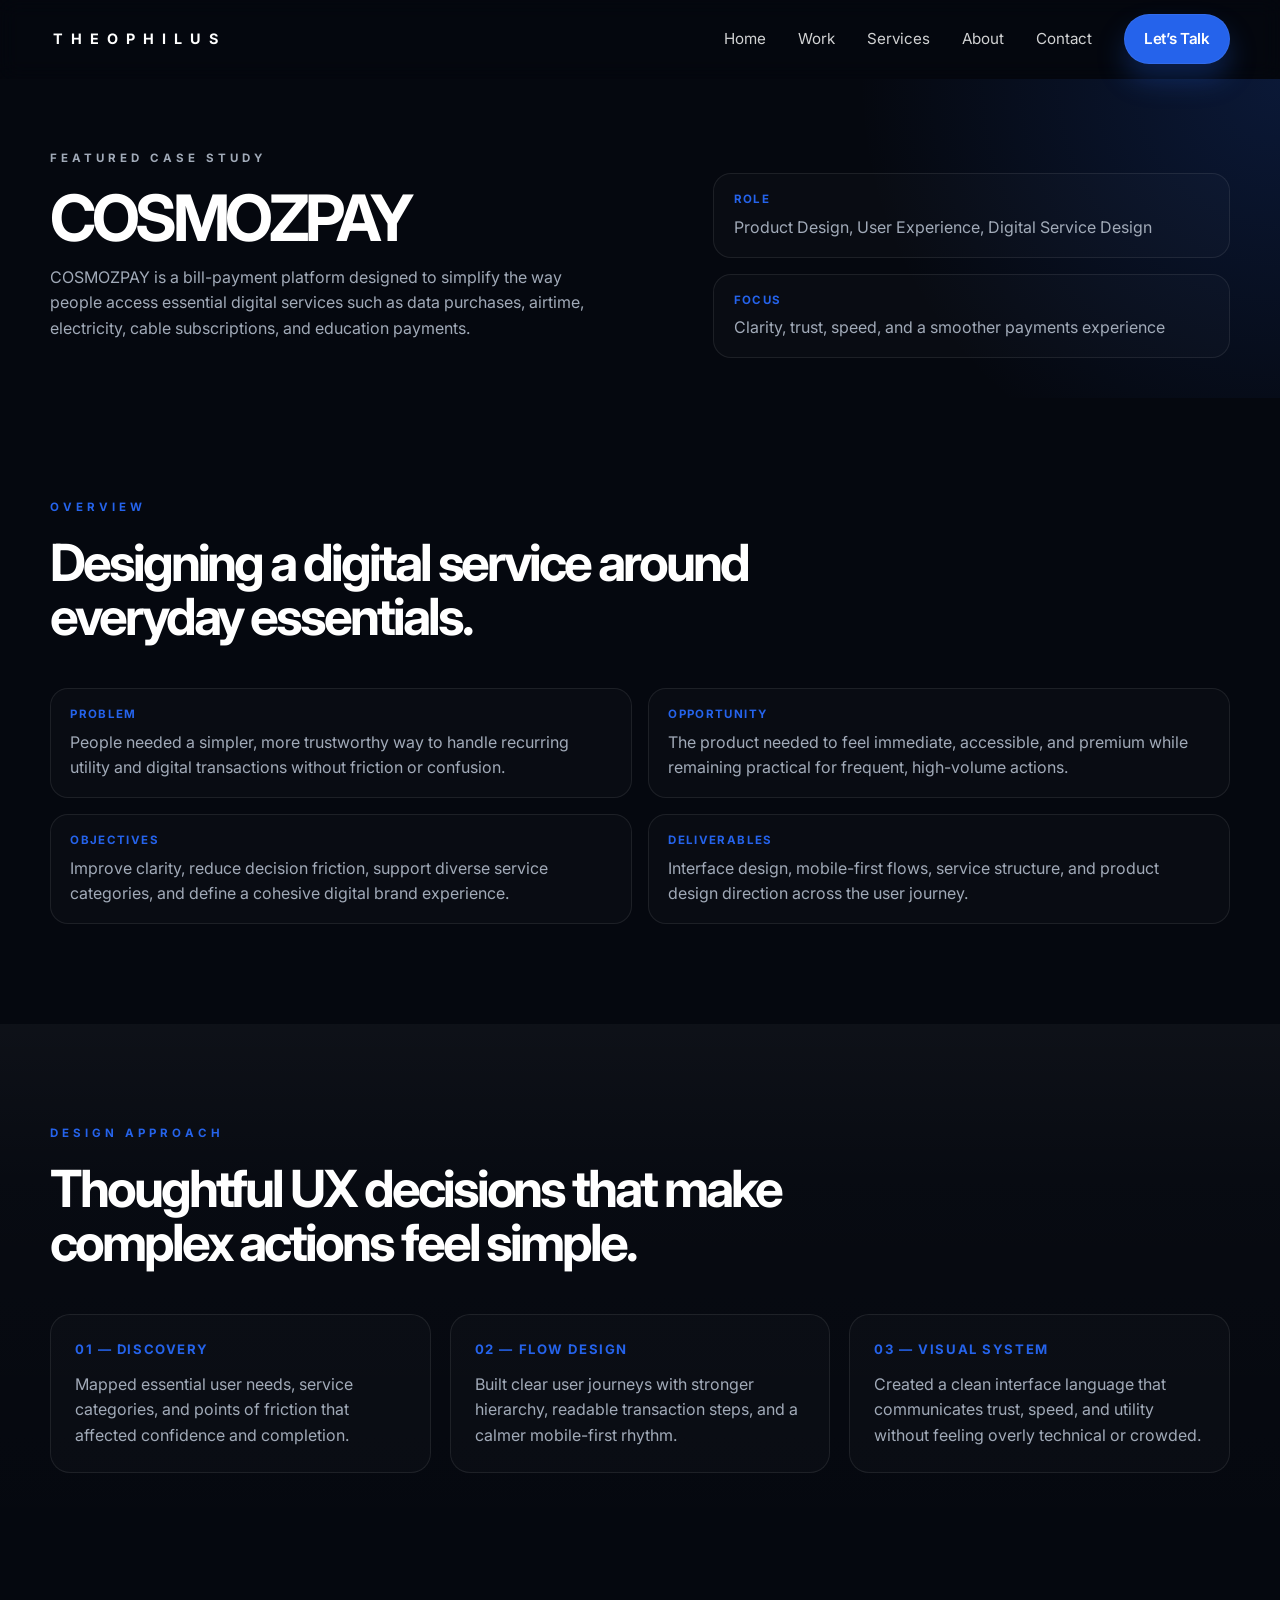
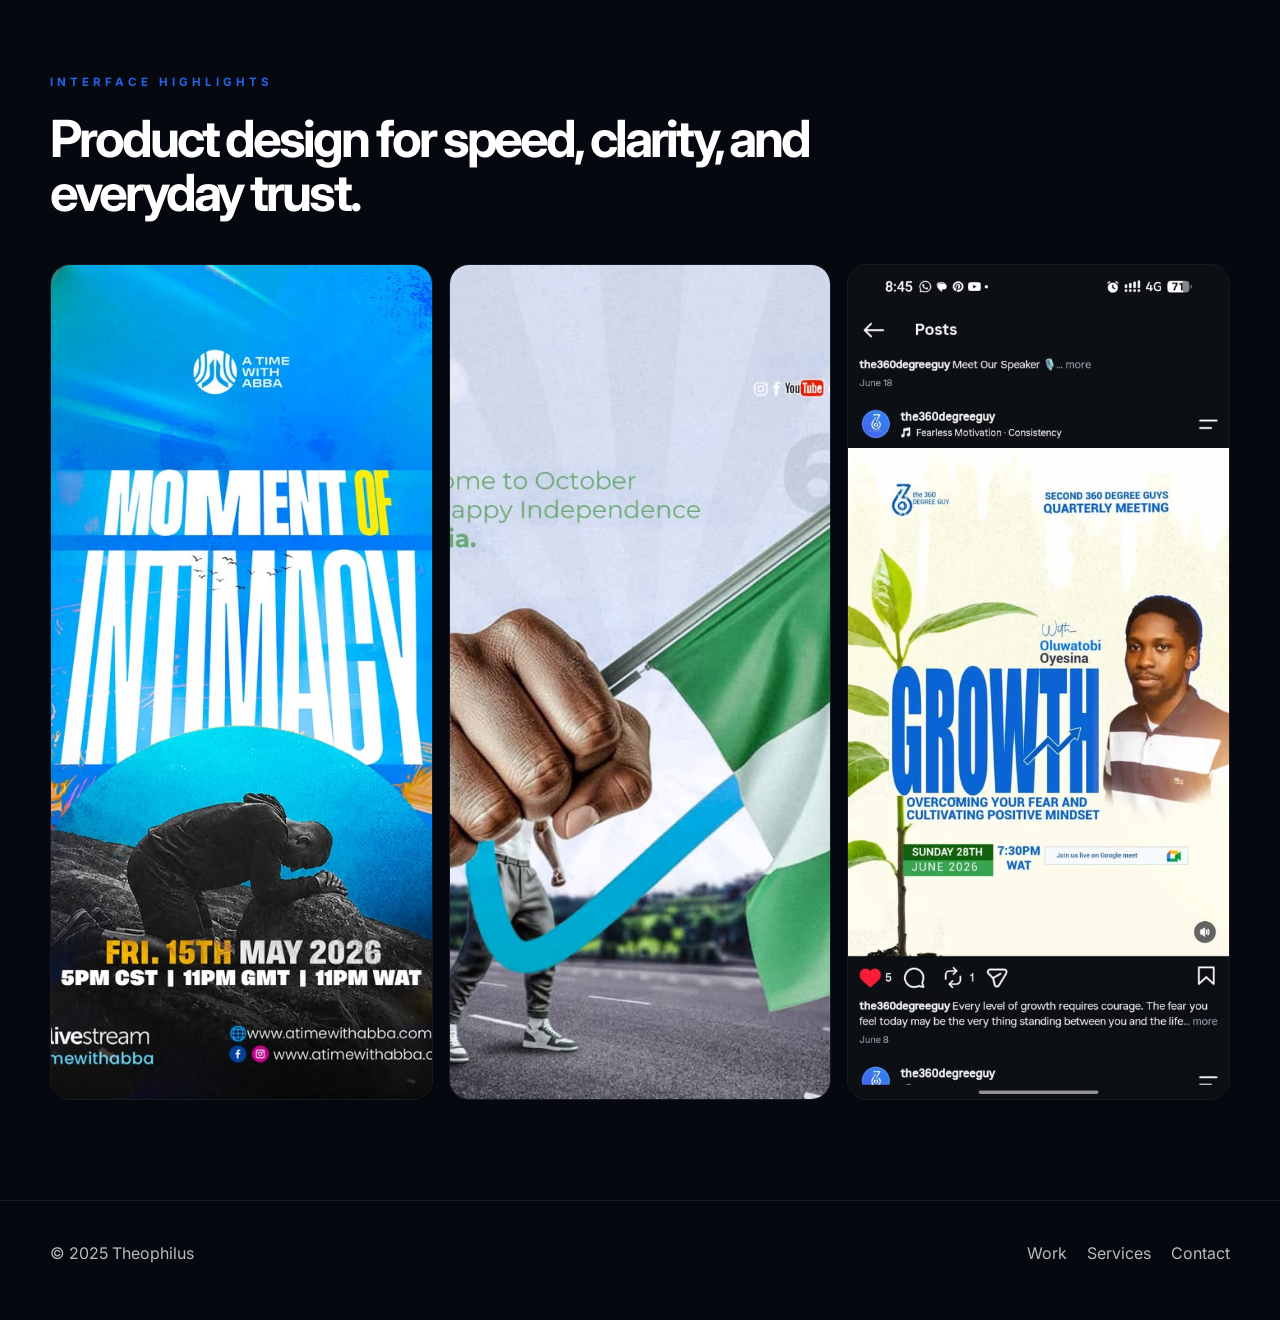
==== cosmozpay-case-study.html @ 7d5abc5d "Build Theophilus portfolio and design gallery Co-authored-by: Copilot <223556219+Copilot@users.norep" ====
<!DOCTYPE html>
<html lang="en">
  <head>
    <meta charset="UTF-8" />
    <meta name="viewport" content="width=device-width, initial-scale=1.0" />
    <meta
      name="description"
      content="COSMOZPAY case study — product design and digital experience work by Theophilus."
    />
    <title>COSMOZPAY Case Study | Theophilus</title>
    <link rel="preconnect" href="https://fonts.googleapis.com" />
    <link rel="preconnect" href="https://fonts.gstatic.com" crossorigin />
    <link
      href="https://fonts.googleapis.com/css2?family=Inter:wght@400;500;600;700;800;900&display=swap"
      rel="stylesheet"
    />
    <link rel="stylesheet" href="styles.css" />
    <style>
      .case-study-page .section {
        padding-top: 100px;
        padding-bottom: 100px;
      }

      .case-hero {
        padding-top: 70px;
        padding-bottom: 0;
      }

      .case-hero .container {
        padding-bottom: 40px;
      }

      .case-hero-grid {
        display: grid;
        grid-template-columns: 1.1fr 0.9fr;
        gap: 2rem;
        align-items: end;
      }

      .case-hero h1 {
        margin: 0;
        font-size: clamp(2.8rem, 5vw, 5.2rem);
        letter-spacing: -0.07em;
        line-height: 0.96;
      }

      .case-hero-copy p {
        color: var(--muted);
        max-width: 560px;
      }

      .case-meta {
        display: grid;
        gap: 1rem;
      }

      .meta-box {
        background: rgba(255, 255, 255, 0.02);
        border: 1px solid var(--line);
        border-radius: 18px;
        padding: 1rem 1.2rem;
      }

      .meta-box span {
        display: block;
        color: var(--primary);
        font-size: 0.72rem;
        font-weight: 700;
        letter-spacing: 0.12em;
        text-transform: uppercase;
        margin-bottom: 0.38rem;
      }

      .meta-box p {
        margin: 0;
        color: var(--muted);
      }

      .project-gallery {
        display: grid;
        grid-template-columns: repeat(3, minmax(0, 1fr));
        gap: 1rem;
      }

      .project-gallery img {
        width: 100%;
        height: 100%;
        min-height: 280px;
        object-fit: cover;
        border-radius: 20px;
        border: 1px solid rgba(255, 255, 255, 0.08);
      }

      .process-grid {
        display: grid;
        grid-template-columns: repeat(3, minmax(0, 1fr));
        gap: 1.2rem;
      }

      .process-card {
        padding: 1.5rem;
        border: 1px solid var(--line);
        border-radius: 20px;
        background: rgba(255, 255, 255, 0.02);
      }

      .process-card strong {
        display: block;
        margin-bottom: 0.7rem;
        color: var(--primary);
        font-size: 0.82rem;
        letter-spacing: 0.12em;
        text-transform: uppercase;
      }

      .process-card p {
        margin: 0;
        color: var(--muted);
      }

      .deliverables {
        display: grid;
        grid-template-columns: repeat(2, minmax(0, 1fr));
        gap: 1rem;
      }

      .deliverables .meta-box {
        min-height: 100%;
      }

      @media (max-width: 760px) {
        .case-hero-grid,
        .process-grid,
        .deliverables,
        .project-gallery {
          grid-template-columns: 1fr;
        }
      }
    </style>
  </head>
  <body class="case-study-page">
    <header class="site-header">
      <div class="container nav-wrap">
        <a class="brand" href="index.html" aria-label="Theophilus home">THEOPHILUS</a>
        <nav class="site-nav" aria-label="Main navigation">
          <a href="index.html#home">Home</a>
          <a href="index.html#work">Work</a>
          <a href="index.html#services">Services</a>
          <a href="index.html#about">About</a>
          <a href="index.html#contact">Contact</a>
          <a class="button button-small" href="https://wa.me/2348037946223?text=Hi%20Theophilus%2C%20good%20day.%20I%20came%20across%20your%20portfolio%20and%20would%20love%20to%20discuss%20a%20project%20with%20you.%20Are%20you%20available%20to%20chat%3F" target="_blank" rel="noopener noreferrer">Let’s Talk</a>
        </nav>
      </div>
    </header>

    <main>
      <section class="hero case-hero section-dark">
        <div class="container case-hero-grid">
          <div class="case-hero-copy reveal">
            <p class="eyebrow">Featured Case Study</p>
            <h1>COSMOZPAY</h1>
            <p>
              COSMOZPAY is a bill-payment platform designed to simplify the way people access essential digital services such as data purchases, airtime, electricity, cable subscriptions, and education payments.
            </p>
          </div>

          <div class="case-meta reveal">
            <div class="meta-box">
              <span>Role</span>
              <p>Product Design, User Experience, Digital Service Design</p>
            </div>
            <div class="meta-box">
              <span>Focus</span>
              <p>Clarity, trust, speed, and a smoother payments experience</p>
            </div>
          </div>
        </div>
      </section>

      <section class="section">
        <div class="container">
          <div class="section-heading reveal">
            <p class="eyebrow eyebrow-dark">Overview</p>
            <h2>Designing a digital service around everyday essentials.</h2>
          </div>

          <div class="deliverables reveal">
            <div class="meta-box">
              <span>Problem</span>
              <p>People needed a simpler, more trustworthy way to handle recurring utility and digital transactions without friction or confusion.</p>
            </div>
            <div class="meta-box">
              <span>Opportunity</span>
              <p>The product needed to feel immediate, accessible, and premium while remaining practical for frequent, high-volume actions.</p>
            </div>
            <div class="meta-box">
              <span>Objectives</span>
              <p>Improve clarity, reduce decision friction, support diverse service categories, and define a cohesive digital brand experience.</p>
            </div>
            <div class="meta-box">
              <span>Deliverables</span>
              <p>Interface design, mobile-first flows, service structure, and product design direction across the user journey.</p>
            </div>
          </div>
        </div>
      </section>

      <section class="section section-soft">
        <div class="container">
          <div class="section-heading reveal">
            <p class="eyebrow eyebrow-dark">Design Approach</p>
            <h2>Thoughtful UX decisions that make complex actions feel simple.</h2>
          </div>

          <div class="process-grid reveal">
            <article class="process-card">
              <strong>01 — Discovery</strong>
              <p>Mapped essential user needs, service categories, and points of friction that affected confidence and completion.</p>
            </article>
            <article class="process-card">
              <strong>02 — Flow Design</strong>
              <p>Built clear user journeys with stronger hierarchy, readable transaction steps, and a calmer mobile-first rhythm.</p>
            </article>
            <article class="process-card">
              <strong>03 — Visual System</strong>
              <p>Created a clean interface language that communicates trust, speed, and utility without feeling overly technical or crowded.</p>
            </article>
          </div>
        </div>
      </section>

      <section class="section">
        <div class="container">
          <div class="section-heading reveal">
            <p class="eyebrow eyebrow-dark">Interface Highlights</p>
            <h2>Product design for speed, clarity, and everyday trust.</h2>
          </div>

          <div class="project-gallery reveal">
            <img src="my-design-assets/WhatsApp Image 2026-10-09 at 9.19.34 AM.jpeg" alt="CosmozPay interface concept" />
            <img src="my-design-assets/WhatsApp Image 2026-10-09 at 9.19.35 AM.jpeg" alt="CosmozPay service design" />
            <img src="my-design-assets/WhatsApp Image 2026-10-09 at 9.19.36 AM.jpeg" alt="CosmozPay mobile flow" />
          </div>
        </div>
      </section>
    </main>

    <footer class="site-footer">
      <div class="container footer-inner">
        <p>© 2025 Theophilus</p>
        <div class="footer-links">
          <a href="index.html#work">Work</a>
          <a href="index.html#services">Services</a>
          <a href="index.html#contact">Contact</a>
        </div>
      </div>
    </footer>

    <script src="script.js"></script>
  </body>
</html>
---- styles.css ----
:root {
  --bg: #05080f;
  --bg-2: #071426;
  --panel: #0b1627;
  --panel-strong: #0f1d34;
  --text: #ffffff;
  --muted: #a1aab8;
  --soft: #eaf2ff;
  --primary: #2563eb;
  --primary-deep: #1d4ed8;
  --line: rgba(255, 255, 255, 0.08);
  --shadow: 0 22px 60px rgba(7, 20, 38, 0.38);
  --radius: 24px;
  --radius-sm: 18px;
  --container: min(1180px, calc(100vw - 48px));
}

* {
  box-sizing: border-box;
}

html {
  scroll-behavior: smooth;
}

body {
  margin: 0;
  font-family: "Inter", sans-serif;
  background: var(--bg);
  color: var(--text);
  line-height: 1.6;
  overflow-x: hidden;
}

a {
  color: inherit;
  text-decoration: none;
}

img {
  max-width: 100%;
  display: block;
}

button {
  font: inherit;
}

.container {
  width: var(--container);
  margin-inline: auto;
}

.section {
  padding: 110px 0;
}

.section-dark {
  background: radial-gradient(circle at top right, rgba(37, 99, 235, 0.18), transparent 32%), var(--bg);
}

.section-soft {
  background: linear-gradient(180deg, rgba(234, 242, 255, 0.04), rgba(234, 242, 255, 0.01) 30%, transparent 100%);
}

.site-header {
  position: sticky;
  top: 0;
  z-index: 30;
  backdrop-filter: blur(10px);
  background: rgba(5, 8, 15, 0.3);
  border-bottom: 1px solid transparent;
  transition: background 0.2s ease, border-color 0.2s ease;
}

.site-header.scrolled {
  background: rgba(7, 20, 38, 0.82);
  border-color: var(--line);
}

.nav-wrap {
  display: flex;
  align-items: center;
  justify-content: space-between;
  min-height: 78px;
}

.brand {
  font-size: 0.9rem;
  letter-spacing: 0.5rem;
  font-weight: 700;
  padding-left: 0.2rem;
}

.site-nav {
  display: flex;
  align-items: center;
  gap: 2rem;
  font-size: 0.95rem;
  color: rgba(255, 255, 255, 0.82);
}

.site-nav a {
  transition: color 0.2s ease;
}

.site-nav a:hover,
.site-nav a:focus-visible {
  color: var(--text);
}

.button {
  display: inline-flex;
  align-items: center;
  justify-content: center;
  padding: 0.95rem 1.5rem;
  border-radius: 999px;
  background: var(--primary);
  color: var(--text);
  font-weight: 600;
  letter-spacing: -0.02em;
  border: 1px solid rgba(255, 255, 255, 0.06);
  box-shadow: 0 16px 28px rgba(37, 99, 235, 0.28);
  transition: transform 0.2s ease, box-shadow 0.2s ease, background 0.2s ease;
}

.button:hover,
.button:focus-visible {
  transform: translateY(-1px);
  background: var(--primary-deep);
  box-shadow: 0 20px 32px rgba(37, 99, 235, 0.32);
}

.button-small {
  padding: 0.75rem 1.2rem;
}

.button-secondary {
  background: transparent;
  border-color: rgba(255, 255, 255, 0.16);
  box-shadow: none;
}

.button-secondary:hover,
.button-secondary:focus-visible {
  background: rgba(255, 255, 255, 0.04);
  box-shadow: none;
}

.nav-toggle {
  display: none;
  flex-direction: column;
  justify-content: center;
  gap: 0.35rem;
  width: 44px;
  height: 44px;
  background: transparent;
  border: 1px solid var(--line);
  border-radius: 50%;
  padding: 0;
  cursor: pointer;
}

.nav-toggle span {
  display: block;
  width: 18px;
  height: 1.75px;
  margin-inline: auto;
  background: var(--text);
}

.hero {
  padding-top: 64px;
  padding-bottom: 80px;
}

.hero-grid {
  display: grid;
  grid-template-columns: 1.1fr 0.9fr;
  align-items: center;
  gap: 3rem;
}

.eyebrow {
  margin: 0 0 1.25rem;
  color: var(--primary);
  font-size: 0.72rem;
  font-weight: 700;
  letter-spacing: 0.25rem;
  text-transform: uppercase;
}

.eyebrow-dark {
  color: var(--primary);
}

.hero-copy h1 {
  margin: 0;
  max-width: 620px;
  font-size: clamp(3.1rem, 6vw, 6rem);
  font-weight: 800;
  letter-spacing: -0.065em;
  line-height: 0.96;
}

.lede {
  max-width: 620px;
  margin-top: 1.5rem;
  color: var(--muted);
  font-size: 1.1rem;
}

.cta-row {
  display: flex;
  flex-wrap: wrap;
  gap: 1rem;
  margin-top: 2rem;
}

.hero-meta {
  display: flex;
  flex-wrap: wrap;
  list-style: none;
  padding: 0;
  margin: 2.2rem 0 0;
  gap: 0.8rem 1.2rem;
  color: rgba(255, 255, 255, 0.74);
  font-size: 0.86rem;
}

.hero-meta li {
  position: relative;
  padding-left: 1rem;
}

.hero-meta li::before {
  content: "";
  position: absolute;
  top: 50%;
  left: 0;
  width: 7px;
  height: 7px;
  border-radius: 50%;
  background: var(--primary);
  transform: translateY(-50%);
}

.hero-visual {
  position: relative;
  display: flex;
  justify-content: center;
}

.identity-card-wrap {
  position: relative;
  width: min(100%, 430px);
  perspective: 1200px;
  animation: identity-float 6s ease-in-out infinite;
}

.identity-card {
  position: relative;
  overflow: hidden;
  padding: 14px;
  border: 1px solid rgba(255, 255, 255, 0.15);
  border-radius: 28px;
  background:
    radial-gradient(circle at 90% 4%, rgba(37, 99, 235, 0.22), transparent 30%),
    linear-gradient(145deg, #10203a, #08111f 72%);
  box-shadow: 0 32px 90px rgba(0, 0, 0, 0.48), 0 12px 40px rgba(37, 99, 235, 0.15);
  transform: rotateY(-7deg) rotateX(2deg);
  transform-style: preserve-3d;
  transition: transform 0.5s cubic-bezier(0.2, 0.75, 0.25, 1), box-shadow 0.5s ease;
}

.identity-card-wrap:hover .identity-card {
  transform: rotateY(0) rotateX(0) translateY(-4px);
  box-shadow: 0 38px 100px rgba(0, 0, 0, 0.52), 0 18px 48px rgba(37, 99, 235, 0.2);
}

.identity-card-top,
.identity-card-bottom {
  display: flex;
  align-items: center;
  justify-content: space-between;
  gap: 1rem;
}

.identity-card-top {
  min-height: 52px;
  padding: 0 5px 12px;
}

.identity-mark {
  display: grid;
  width: 38px;
  height: 38px;
  place-items: center;
  border-radius: 12px;
  background: var(--primary);
  color: #fff;
  font-size: 1.05rem;
  font-weight: 800;
  letter-spacing: -0.08em;
}

.identity-label {
  display: flex;
  align-items: center;
  gap: 12px;
  color: rgba(255, 255, 255, 0.72);
  font-size: 0.64rem;
  font-weight: 700;
  letter-spacing: 0.16em;
}

.identity-label span {
  color: rgba(255, 255, 255, 0.4);
  font-size: 0.58rem;
}

.identity-photo {
  position: relative;
  overflow: hidden;
  aspect-ratio: 0.9;
  border-radius: 19px;
  background: #14243b;
}

.identity-photo::after {
  position: absolute;
  inset: 35% 0 0;
  content: "";
  background: linear-gradient(180deg, transparent, rgba(3, 8, 16, 0.56));
  pointer-events: none;
}

.identity-photo img {
  width: 100%;
  height: 100%;
  object-fit: cover;
  object-position: 50% 39%;
  animation: portrait-reveal 1.1s cubic-bezier(0.2, 0.7, 0.25, 1) both;
}

.identity-photo-caption {
  position: absolute;
  z-index: 1;
  right: 16px;
  bottom: 15px;
  color: rgba(255, 255, 255, 0.84);
  font-size: 0.59rem;
  font-weight: 700;
  letter-spacing: 0.19em;
}

.identity-card-bottom {
  min-height: 90px;
  padding: 15px 5px 2px;
}

.identity-role {
  margin: 0 0 4px;
  color: #80aaff;
  font-size: 0.6rem;
  font-weight: 700;
  letter-spacing: 0.13em;
}

.identity-card-bottom h2 {
  margin: 0;
  color: #fff;
  font-size: clamp(1.5rem, 3vw, 2rem);
  font-weight: 700;
  letter-spacing: -0.06em;
  line-height: 1.1;
}

.identity-status {
  display: inline-flex;
  align-items: center;
  gap: 7px;
  color: rgba(255, 255, 255, 0.66);
  font-size: 0.55rem;
  font-weight: 700;
  letter-spacing: 0.1em;
  white-space: nowrap;
}

.identity-status span {
  width: 7px;
  height: 7px;
  border-radius: 50%;
  background: #6fe2a1;
  box-shadow: 0 0 12px rgba(111, 226, 161, 0.7);
}

@keyframes identity-float {
  0%, 100% {
    transform: translateY(0);
  }
  50% {
    transform: translateY(-10px);
  }
}

@keyframes portrait-reveal {
  from {
    opacity: 0.5;
    transform: scale(1.045);
  }
  to {
    opacity: 1;
    transform: scale(1);
  }
}

@media (prefers-reduced-motion: reduce) {
  .identity-card-wrap,
  .identity-photo img {
    animation: none;
  }

  .identity-card {
    transform: none;
  }
}

.section-heading {
  max-width: 760px;
  margin-bottom: 2.8rem;
}

.section-heading h2 {
  margin: 0;
  font-size: clamp(2.1rem, 4vw, 3.7rem);
  letter-spacing: -0.06em;
  line-height: 1.05;
}

.section-heading p:last-child {
  color: var(--muted);
  margin-top: 1rem;
  font-size: 1.04rem;
}

.work-grid {
  display: grid;
  grid-template-columns: repeat(2, minmax(0, 1fr));
  gap: 2rem;
}

.project-card {
  background: rgba(255, 255, 255, 0.01);
  border: 1px solid var(--line);
  border-radius: var(--radius);
  overflow: hidden;
  transition: transform 0.25s ease, border-color 0.25s ease;
}

.project-card:hover {
  transform: translateY(-4px);
  border-color: rgba(37, 99, 235, 0.45);
}

.project-image {
  overflow: hidden;
  background: #0a1320;
}

.project-image img {
  width: 100%;
  aspect-ratio: 1.15;
  object-fit: cover;
  transition: transform 0.45s ease;
}

.project-card:hover .project-image img {
  transform: scale(1.04);
}

.project-content {
  padding: 1.4rem 1.4rem 1.5rem;
}

.project-tag-row {
  display: flex;
  justify-content: space-between;
  align-items: center;
  gap: 0.75rem;
  margin-bottom: 0.8rem;
}

.project-tag {
  display: inline-flex;
  border: 1px solid rgba(37, 99, 235, 0.2);
  background: rgba(37, 99, 235, 0.08);
  color: var(--soft);
  padding: 0.35rem 0.62rem;
  border-radius: 999px;
  font-size: 0.7rem;
  letter-spacing: 0.08em;
  text-transform: uppercase;
}

.project-year {
  color: var(--muted);
  font-size: 0.75rem;
}

.project-content h3 {
  margin: 0;
  font-size: clamp(1.5rem, 2vw, 2rem);
  letter-spacing: -0.05em;
}

.project-content p {
  margin: 0.8rem 0 1rem;
  color: var(--muted);
}

.project-content a {
  color: var(--soft);
  font-weight: 600;
}

.motion-work-section {
  background: linear-gradient(180deg, rgba(37, 99, 235, 0.045), transparent 65%);
}

.motion-work-heading {
  display: flex;
  align-items: end;
  justify-content: space-between;
  gap: 2rem;
  margin-bottom: 2.5rem;
}

.motion-work-heading .section-heading {
  margin: 0;
}

.motion-gallery-link {
  flex: 0 0 auto;
  margin-bottom: 0.35rem;
  color: rgba(255, 255, 255, 0.82);
  font-size: 0.9rem;
  font-weight: 600;
  transition: color 0.2s ease;
}

.motion-gallery-link:hover,
.motion-gallery-link:focus-visible {
  color: #fff;
}

.motion-gallery-link span {
  padding-left: 0.35rem;
  color: #80aaff;
}

.design-reel {
  overflow: hidden;
  padding: 14px;
  border: 1px solid var(--line);
  border-radius: 28px;
  background: linear-gradient(145deg, rgba(16, 32, 58, 0.88), rgba(5, 8, 15, 0.92));
  box-shadow: var(--shadow);
}

.design-reel-viewport {
  position: relative;
  display: grid;
  min-height: 520px;
  overflow: hidden;
  place-items: center;
  border-radius: 18px;
  background: #03070d;
}

.design-reel-slide {
  position: absolute;
  inset: 0;
  display: grid;
  margin: 0;
  padding: 1.25rem;
  place-items: center;
  opacity: 0;
  transform: translateY(22px) scale(0.985);
  transition: opacity 0.8s ease, transform 1s cubic-bezier(0.2, 0.75, 0.25, 1);
  pointer-events: none;
}

.design-reel-slide.active {
  opacity: 1;
  transform: translateY(0) scale(1);
}

.design-reel-slide img {
  display: block;
  width: 100%;
  height: 100%;
  max-height: 720px;
  object-fit: contain;
}

.design-reel-controls {
  display: flex;
  align-items: center;
  justify-content: space-between;
  gap: 1rem;
  min-height: 64px;
  padding: 0 0.5rem;
}

.design-reel-counter {
  color: var(--muted);
  font-size: 0.76rem;
  font-weight: 600;
  letter-spacing: 0.12em;
}

.design-reel-counter span {
  color: #fff;
}

.design-reel-actions {
  display: flex;
  align-items: center;
  gap: 0.5rem;
}

.reel-button {
  min-width: 40px;
  min-height: 40px;
  padding: 0.55rem 0.8rem;
  border: 1px solid rgba(255, 255, 255, 0.14);
  border-radius: 999px;
  background: transparent;
  color: rgba(255, 255, 255, 0.86);
  font-size: 0.78rem;
  font-weight: 600;
  cursor: pointer;
  transition: background 0.2s ease, border-color 0.2s ease;
}

.reel-button:hover,
.reel-button:focus-visible {
  border-color: rgba(37, 99, 235, 0.72);
  background: rgba(37, 99, 235, 0.16);
}

.reel-arrow {
  font-size: 1rem;
}

.feature-case {
  background: linear-gradient(180deg, rgba(255, 255, 255, 0.02), rgba(37, 99, 235, 0.05));
}

.feature-inner {
  display: grid;
  grid-template-columns: 0.95fr 1.05fr;
  align-items: center;
  gap: 2rem;
}

.feature-copy h2 {
  margin: 0;
  font-size: clamp(2.2rem, 4vw, 4rem);
  letter-spacing: -0.06em;
  line-height: 1.02;
}

.feature-copy > p {
  color: var(--muted);
  margin-top: 1.2rem;
  max-width: 600px;
}

.feature-list {
  display: grid;
  gap: 1rem;
  margin-top: 2rem;
}

.feature-list div {
  padding-top: 1rem;
  border-top: 1px solid var(--line);
}

.feature-list span {
  display: block;
  margin-bottom: 0.4rem;
  color: var(--primary);
  font-size: 0.82rem;
  font-weight: 700;
  letter-spacing: 0.12em;
  text-transform: uppercase;
}

.feature-list p {
  margin: 0;
  color: var(--muted);
}

.feature-visuals {
  display: flex;
  justify-content: center;
}

.feature-stack {
  position: relative;
  display: grid;
  grid-template-columns: 1.15fr 0.85fr;
  gap: 1rem;
  width: min(100%, 620px);
}

.feature-stack img {
  border-radius: var(--radius);
  border: 1px solid rgba(255, 255, 255, 0.08);
  box-shadow: var(--shadow);
}

.feature-stack img:first-child {
  min-height: 470px;
  object-fit: cover;
}

.feature-stack img:last-child {
  margin-top: 2.5rem;
  min-height: 360px;
  object-fit: cover;
}

.services-grid {
  display: grid;
  grid-template-columns: repeat(4, minmax(0, 1fr));
  gap: 1.25rem;
}

.service-card {
  border: 1px solid var(--line);
  background: rgba(255, 255, 255, 0.02);
  border-radius: var(--radius-sm);
  padding: 1.4rem 1.2rem;
}

.service-card h3 {
  margin: 0.8rem 0 0.5rem;
  font-size: 1.4rem;
  letter-spacing: -0.05em;
}

.service-card p {
  margin: 0;
  color: var(--muted);
}

.service-index {
  color: rgba(37, 99, 235, 0.9);
  font-weight: 700;
  letter-spacing: 0.1em;
}

.about-section {
  background: linear-gradient(180deg, rgba(37, 99, 235, 0.05), rgba(255, 255, 255, 0.01));
}

.about-grid {
  display: grid;
  grid-template-columns: 1.15fr 0.85fr;
  gap: 2rem;
  align-items: start;
}

.about-copy h2 {
  margin: 0;
  font-size: clamp(2.2rem, 4vw, 3.8rem);
  letter-spacing: -0.06em;
  line-height: 1.04;
}

.about-copy p {
  margin-top: 1.2rem;
  color: var(--muted);
}

.about-highlights {
  display: grid;
  gap: 1rem;
}

.highlight-box {
  background: rgba(255, 255, 255, 0.02);
  border: 1px solid var(--line);
  border-radius: var(--radius-sm);
  padding: 1.4rem 1.3rem;
}

.highlight-box strong {
  display: block;
  font-size: 1.15rem;
  margin-bottom: 0.4rem;
}

.highlight-box span {
  color: var(--muted);
}

.contact-section {
  padding-top: 70px;
  padding-bottom: 90px;
}

.contact-box {
  display: flex;
  align-items: center;
  justify-content: space-between;
  gap: 1.25rem;
  padding: 2rem 2.2rem;
  background: linear-gradient(135deg, rgba(37, 99, 235, 0.12), rgba(7, 20, 38, 0.12));
  border: 1px solid var(--line);
  border-radius: var(--radius);
}

.contact-box h2 {
  margin: 0;
  font-size: clamp(2rem, 4vw, 3rem);
  letter-spacing: -0.06em;
  line-height: 1.05;
}

.site-footer {
  padding: 1.5rem 0 2.3rem;
  border-top: 1px solid var(--line);
}

.footer-inner {
  display: flex;
  align-items: center;
  justify-content: space-between;
  gap: 1rem;
  color: rgba(255, 255, 255, 0.72);
}

.footer-links {
  display: flex;
  gap: 1.25rem;
}

.reveal {
  opacity: 0;
  transform: translateY(28px);
  transition: opacity 0.7s ease, transform 0.7s ease;
}

.reveal.visible {
  opacity: 1;
  transform: translateY(0);
}

@media (max-width: 980px) {
  .feature-inner,
  .about-grid,
  .services-grid {
    grid-template-columns: 1fr;
  }

  .work-grid {
    grid-template-columns: 1fr;
  }

  .services-grid {
    grid-template-columns: repeat(2, minmax(0, 1fr));
  }

  .contact-box {
    flex-direction: column;
    align-items: flex-start;
  }

  .design-reel-viewport {
    min-height: 400px;
  }
}

@media (max-width: 760px) {
  .hero-grid {
    grid-template-columns: 1fr;
  }

  .nav-toggle {
    display: flex;
  }

  .site-nav {
    position: absolute;
    top: calc(100% + 14px);
    right: 24px;
    left: 24px;
    display: none;
    flex-direction: column;
    align-items: flex-start;
    gap: 0.8rem;
    padding: 1rem 1rem 1.2rem;
    background: rgba(11, 22, 39, 0.96);
    border: 1px solid var(--line);
    border-radius: 20px;
    box-shadow: var(--shadow);
  }

  .site-nav.open {
    display: flex;
  }

  .brand {
    letter-spacing: 0.3rem;
  }

  .site-header {
    background: rgba(5, 8, 15, 0.8);
  }

  .hero {
    padding-top: 44px;
  }

  .motion-work-heading {
    flex-direction: column;
    align-items: flex-start;
    gap: 1.25rem;
  }

  .design-reel {
    padding: 8px;
    border-radius: 22px;
  }

  .design-reel-viewport {
    min-height: 320px;
  }

  .floating-tag {
    right: 16px;
    bottom: 24px;
  }

  .services-grid {
    grid-template-columns: 1fr;
  }

  .footer-inner {
    flex-direction: column;
    align-items: flex-start;
  }
}

@media (prefers-reduced-motion: reduce) {
  .design-reel-slide {
    transition: none;
    transform: none;
  }
}
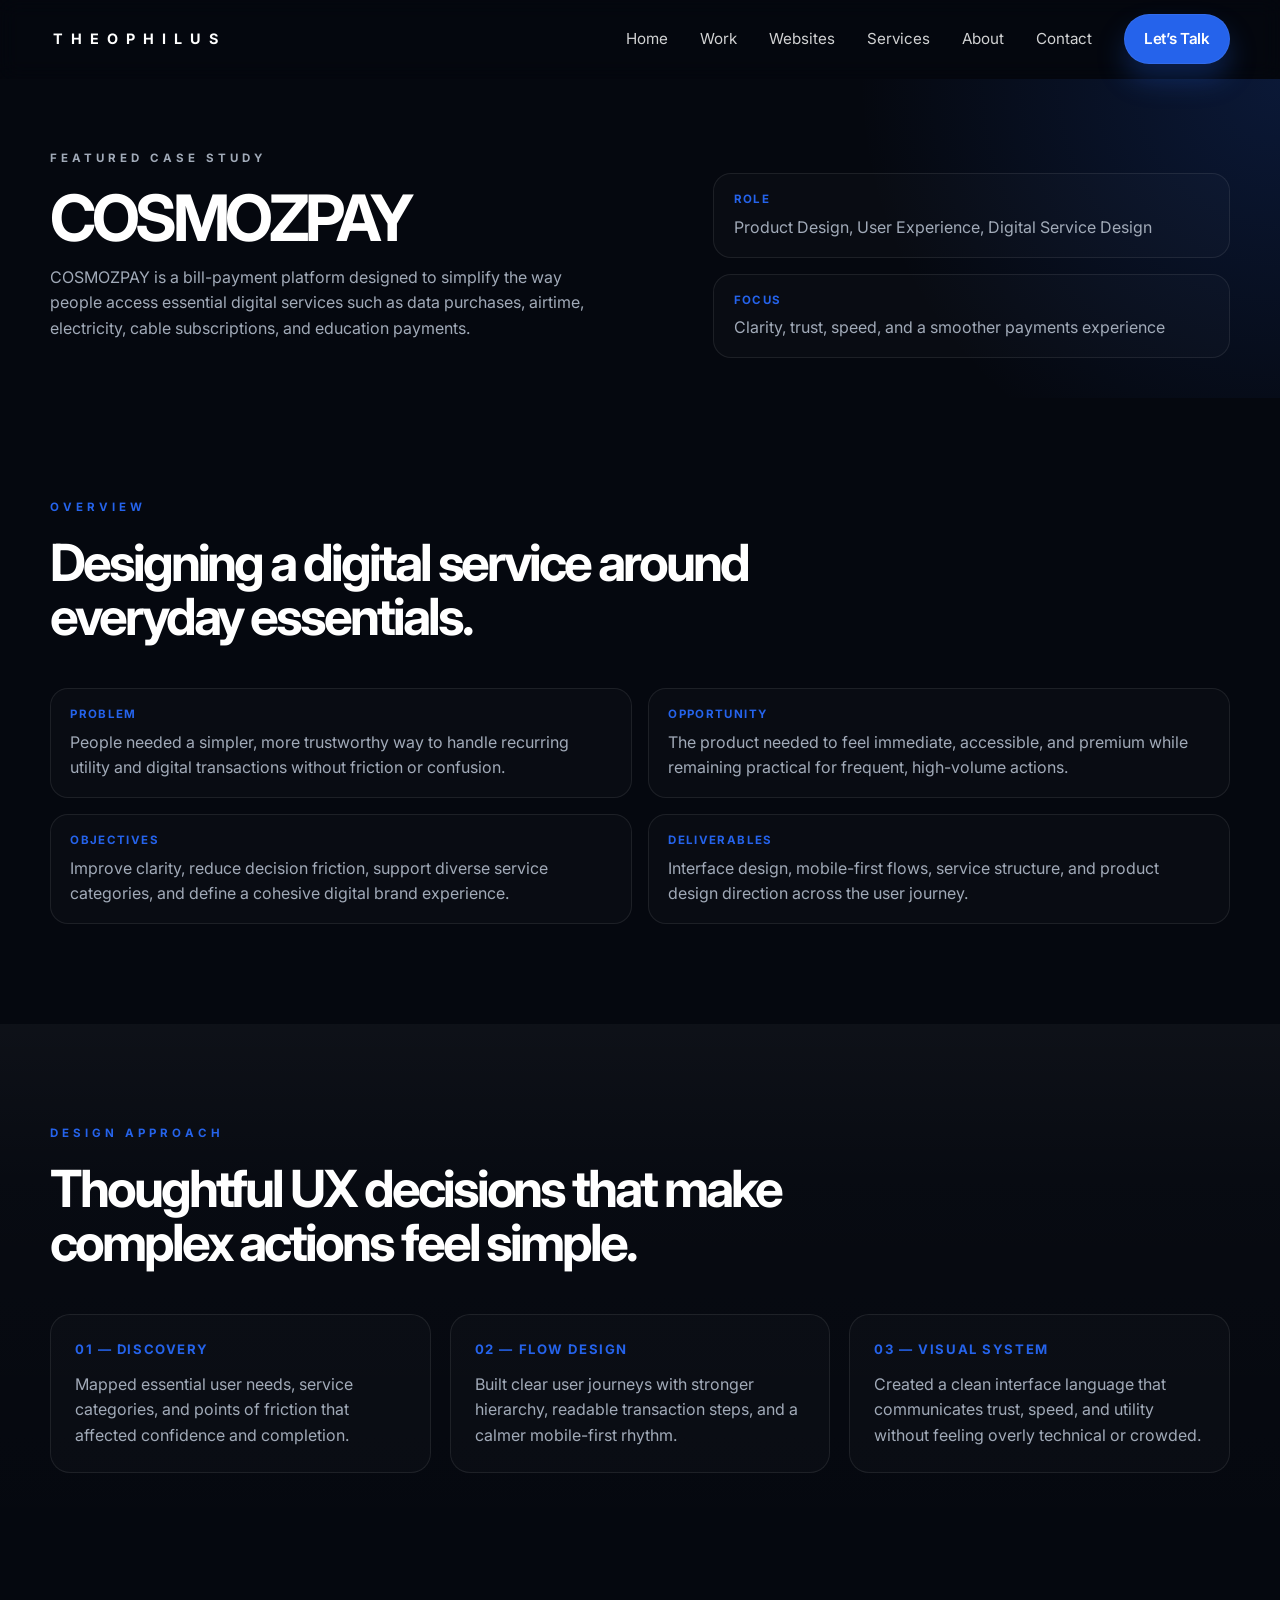
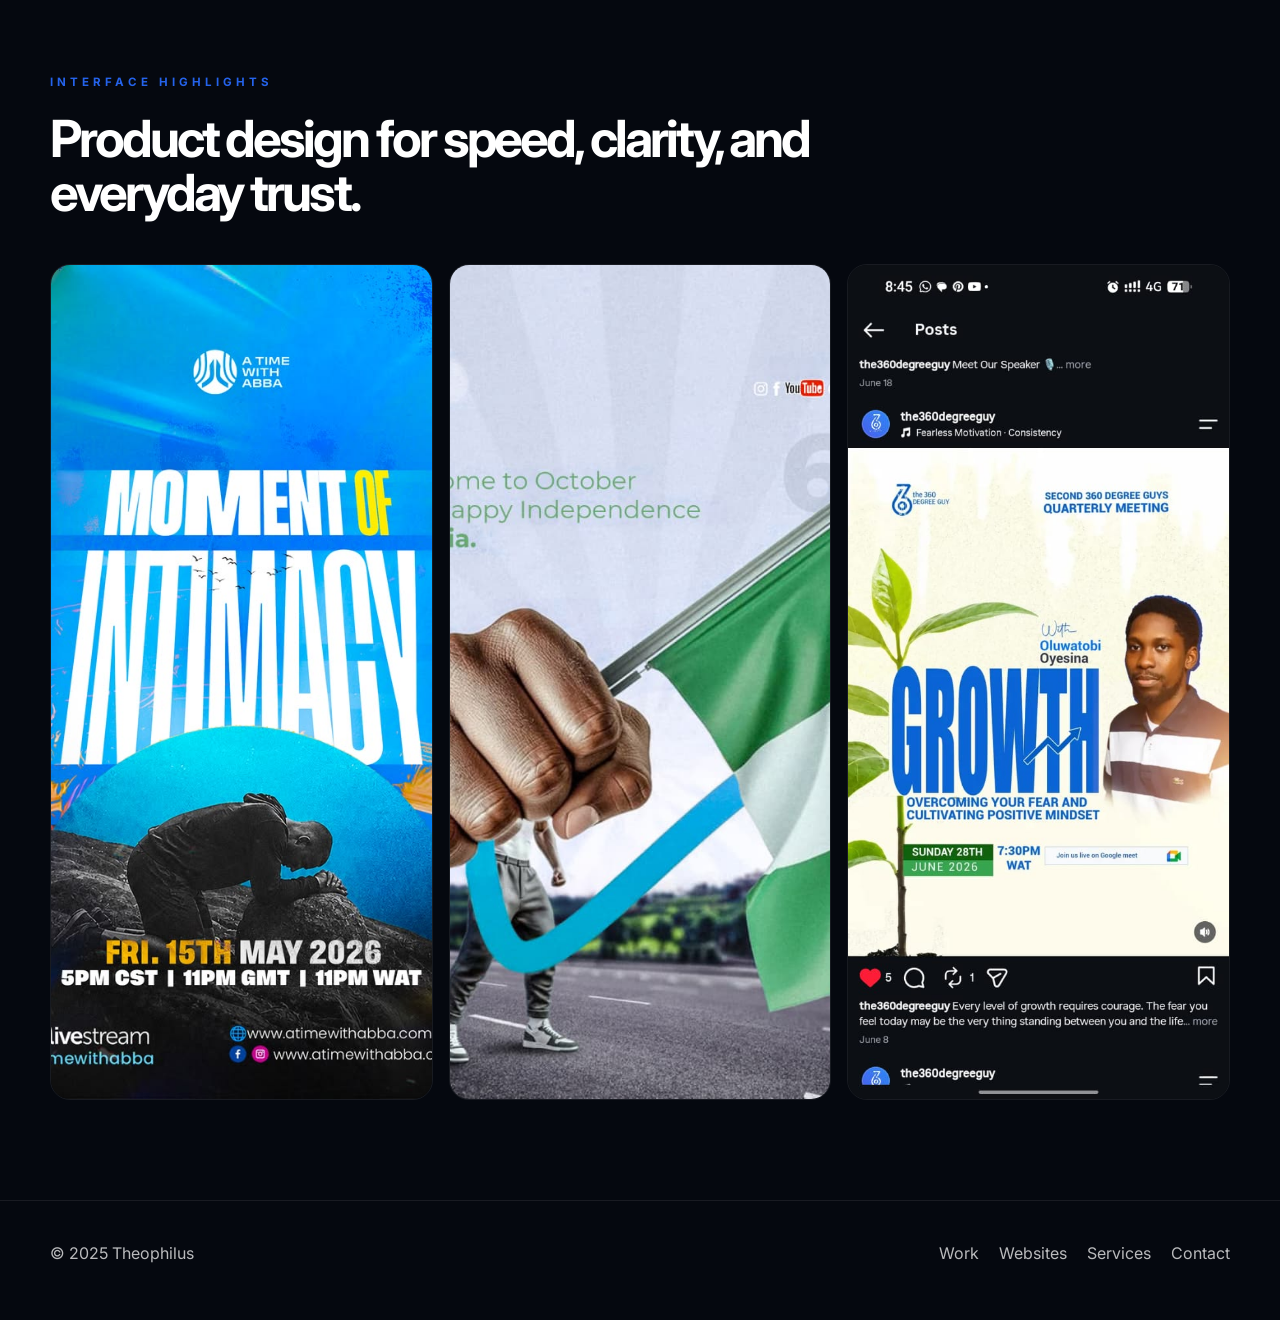
==== commit 8d8ff936: "updated website project page" ====
--- a/cosmozpay-case-study.html
+++ b/cosmozpay-case-study.html
@@ -145,6 +145,7 @@
         <nav class="site-nav" aria-label="Main navigation">
           <a href="index.html#home">Home</a>
           <a href="index.html#work">Work</a>
+          <a href="website-projects.html">Websites</a>
           <a href="index.html#services">Services</a>
           <a href="index.html#about">About</a>
           <a href="index.html#contact">Contact</a>
@@ -250,6 +251,7 @@
         <p>© 2025 Theophilus</p>
         <div class="footer-links">
           <a href="index.html#work">Work</a>
+          <a href="website-projects.html">Websites</a>
           <a href="index.html#services">Services</a>
           <a href="index.html#contact">Contact</a>
         </div>
--- a/styles.css
+++ b/styles.css
@@ -524,6 +524,234 @@
   font-weight: 600;
 }
 
+.work-more-link {
+  margin-top: 2.5rem;
+}
+
+.website-projects-page {
+  background: var(--bg);
+}
+
+.website-projects-hero {
+  padding: 100px 0 64px;
+  background:
+    radial-gradient(ellipse at 82% 10%, rgba(37, 99, 235, 0.18), transparent 38%),
+    var(--bg);
+}
+
+.website-projects-intro {
+  max-width: 900px;
+}
+
+.website-projects-intro h1 {
+  max-width: 860px;
+  margin: 0;
+  font-size: clamp(3rem, 7vw, 6rem);
+  font-weight: 800;
+  letter-spacing: -0.07em;
+  line-height: 0.98;
+}
+
+.website-projects-intro > p:not(.eyebrow) {
+  max-width: 680px;
+  margin: 1.5rem 0 0;
+  color: var(--muted);
+  font-size: 1.08rem;
+}
+
+.text-link {
+  display: inline-flex;
+  align-items: center;
+  gap: 0.6rem;
+  margin-top: 1.7rem;
+  color: #fff;
+  font-size: 0.92rem;
+  font-weight: 600;
+}
+
+.text-link span {
+  color: #80aaff;
+}
+
+.website-project-list {
+  padding-top: 25px;
+}
+
+.website-project-card {
+  display: grid;
+  grid-template-columns: minmax(0, 1.08fr) minmax(0, 0.92fr);
+  align-items: center;
+  gap: clamp(2rem, 5vw, 5rem);
+  padding: 3rem 0;
+  border-top: 1px solid var(--line);
+}
+
+.website-project-card-reverse .website-project-image {
+  order: 2;
+}
+
+.website-project-card-reverse .website-project-copy {
+  order: 1;
+}
+
+.website-project-image {
+  position: relative;
+  display: block;
+  overflow: hidden;
+  aspect-ratio: 1.75;
+  border: 1px solid rgba(255, 255, 255, 0.1);
+  border-radius: 22px;
+  background: #0b1627;
+  box-shadow: 0 24px 64px rgba(0, 0, 0, 0.3);
+}
+
+.website-project-image img {
+  display: block;
+  width: 100%;
+  height: 100%;
+  object-fit: cover;
+  object-position: top center;
+  transition: transform 0.55s cubic-bezier(0.2, 0.75, 0.25, 1);
+}
+
+.website-project-image:hover img,
+.website-project-image:focus-visible img {
+  transform: scale(1.035);
+}
+
+.image-external-mark {
+  position: absolute;
+  right: 14px;
+  bottom: 14px;
+  display: grid;
+  width: 40px;
+  height: 40px;
+  place-items: center;
+  border: 1px solid rgba(255, 255, 255, 0.18);
+  border-radius: 50%;
+  background: rgba(5, 8, 15, 0.75);
+  color: #fff;
+  font-size: 1.1rem;
+  backdrop-filter: blur(10px);
+}
+
+.website-project-copy {
+  padding: 0.75rem 0;
+}
+
+.website-project-kicker {
+  display: flex;
+  align-items: center;
+  gap: 0.8rem;
+  color: var(--muted);
+  font-size: 0.68rem;
+  font-weight: 600;
+  letter-spacing: 0.15em;
+  text-transform: uppercase;
+}
+
+.website-project-kicker span:first-child {
+  color: #80aaff;
+}
+
+.website-project-copy h2 {
+  margin: 1.1rem 0 0;
+  font-size: clamp(2.3rem, 4vw, 3.5rem);
+  font-weight: 750;
+  letter-spacing: -0.065em;
+  line-height: 1;
+}
+
+.website-project-summary {
+  margin: 1rem 0 0;
+  color: rgba(255, 255, 255, 0.78);
+  font-size: 1rem;
+}
+
+.website-project-detail {
+  margin-top: 1.5rem;
+  padding-top: 1.2rem;
+  border-top: 1px solid var(--line);
+}
+
+.website-project-detail h3 {
+  margin: 0;
+  font-size: 0.82rem;
+  font-weight: 700;
+  letter-spacing: 0.08em;
+  text-transform: uppercase;
+}
+
+.website-project-detail p {
+  margin: 0.55rem 0 0;
+  color: var(--muted);
+  font-size: 0.91rem;
+}
+
+.website-project-tags {
+  display: flex;
+  flex-wrap: wrap;
+  gap: 0.5rem;
+  margin-top: 1.2rem;
+}
+
+.website-project-tags span {
+  padding: 0.4rem 0.65rem;
+  border: 1px solid rgba(255, 255, 255, 0.1);
+  border-radius: 999px;
+  color: rgba(255, 255, 255, 0.74);
+  font-size: 0.68rem;
+}
+
+.project-live-link {
+  display: inline-flex;
+  align-items: center;
+  gap: 0.5rem;
+  margin-top: 1.35rem;
+  color: #9bbcff;
+  font-size: 0.88rem;
+  font-weight: 600;
+}
+
+.project-live-link:hover,
+.project-live-link:focus-visible {
+  color: #fff;
+}
+
+.website-project-cta {
+  padding: 30px 0 100px;
+}
+
+.website-cta-inner {
+  display: flex;
+  align-items: center;
+  justify-content: space-between;
+  gap: 2rem;
+  padding: clamp(1.5rem, 4vw, 3rem);
+  border: 1px solid var(--line);
+  border-radius: var(--radius);
+  background:
+    radial-gradient(ellipse at 85% 20%, rgba(37, 99, 235, 0.2), transparent 42%),
+    #091321;
+}
+
+.website-cta-inner .eyebrow {
+  margin-bottom: 0.8rem;
+}
+
+.website-cta-inner h2 {
+  max-width: 700px;
+  margin: 0;
+  font-size: clamp(1.8rem, 3.8vw, 3rem);
+  letter-spacing: -0.06em;
+  line-height: 1.05;
+}
+
+.website-cta-inner > .button {
+  flex: 0 0 auto;
+  white-space: nowrap;
+}
+
 .motion-work-section {
   background: linear-gradient(180deg, rgba(37, 99, 235, 0.045), transparent 65%);
 }
@@ -864,8 +1092,14 @@
 @media (max-width: 980px) {
   .feature-inner,
   .about-grid,
-  .services-grid {
+  .services-grid,
+  .website-project-card {
     grid-template-columns: 1fr;
+  }
+
+  .website-project-card-reverse .website-project-image,
+  .website-project-card-reverse .website-project-copy {
+    order: initial;
   }
 
   .work-grid {
@@ -879,6 +1113,10 @@
   .contact-box {
     flex-direction: column;
     align-items: flex-start;
+  }
+
+  .website-project-image {
+    aspect-ratio: 1.8;
   }
 
   .design-reel-viewport {
@@ -927,6 +1165,25 @@
     padding-top: 44px;
   }
 
+  .website-projects-hero {
+    padding: 70px 0 38px;
+  }
+
+  .website-project-card {
+    gap: 1.25rem;
+    padding: 2rem 0;
+  }
+
+  .website-project-image {
+    aspect-ratio: 1.35;
+    border-radius: 18px;
+  }
+
+  .website-cta-inner {
+    flex-direction: column;
+    align-items: flex-start;
+  }
+
   .motion-work-heading {
     flex-direction: column;
     align-items: flex-start;
@@ -963,3 +1220,29 @@
     transform: none;
   }
 }
+
+@media (max-width: 1200px) {
+  .nav-toggle {
+    display: flex;
+  }
+
+  .site-nav {
+    position: absolute;
+    top: calc(100% + 14px);
+    right: 24px;
+    left: 24px;
+    display: none;
+    flex-direction: column;
+    align-items: flex-start;
+    gap: 0.8rem;
+    padding: 1rem 1rem 1.2rem;
+    background: rgba(11, 22, 39, 0.96);
+    border: 1px solid var(--line);
+    border-radius: 20px;
+    box-shadow: var(--shadow);
+  }
+
+  .site-nav.open {
+    display: flex;
+  }
+}
